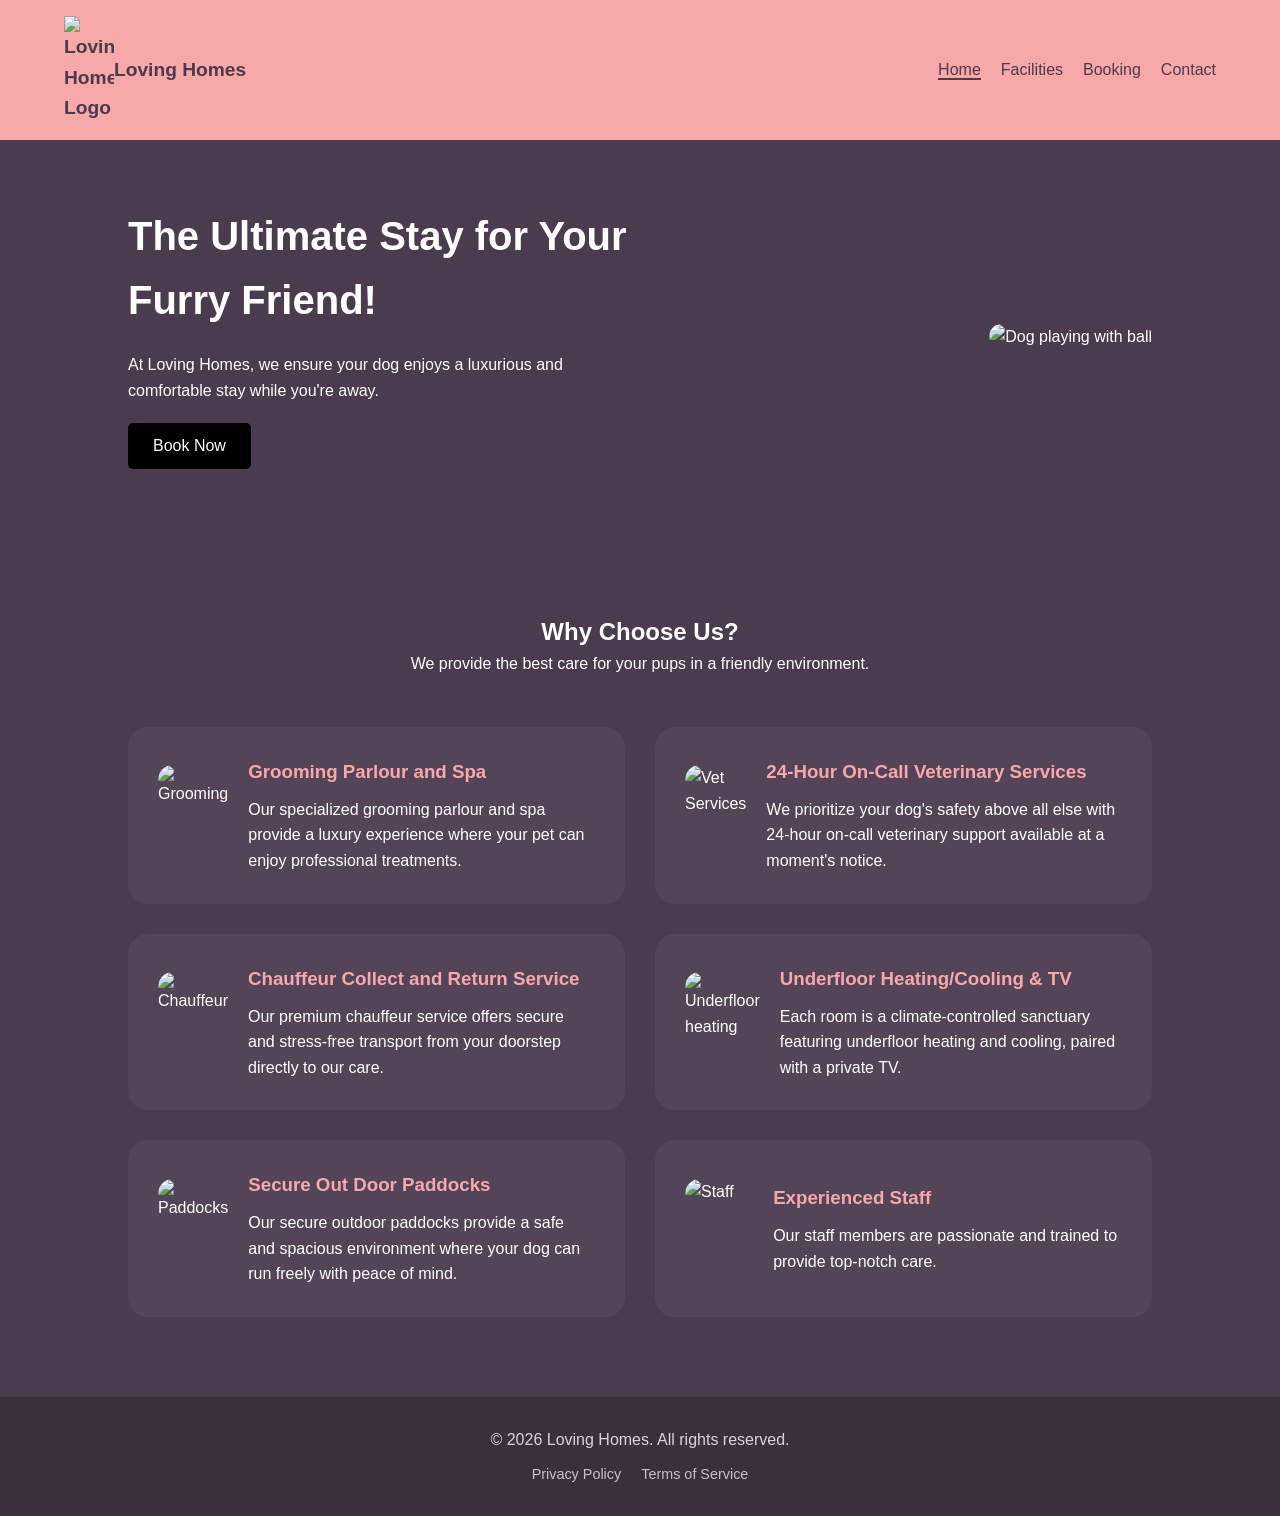
==== index.html @ be71bf10 "Add files via upload" ====
<!DOCTYPE html>
<html lang="en">
<head>
    <meta charset="UTF-8">
    <meta name="viewport" content="width=device-width, initial-scale=1.0">
    <title>Loving Homes | Dog Hotel Hong Kong</title>
    <link rel="stylesheet" href="style.css">
    <link rel="icon" type="image/x-icon" href="Assets/Images/log">
</head>
<body>

    <header>
        <nav class="navbar">
            <div class="logo">
                <img src="Assets/Images/logo.png" alt="Loving Homes Logo">
                <span>Loving Homes</span>
            </div>
            <ul class="nav-links">
                <li><a href="#" class="active">Home</a></li>
                <li><a href="facilities.html">Facilities</a></li>
                <li><a href="booking.html">Booking</a></li>
                <li><a href="contact.html">Contact</a></li>
            </ul>
        </nav>
    </header>

    <section class="hero">
        <div class="hero-content">
            <h1>The Ultimate Stay for Your Furry Friend!</h1>
            <p>At Loving Homes, we ensure your dog enjoys a luxurious and comfortable stay while you're away.</p>
            <a href="booking.html" class="btn">Book Now</a>
        </div>
        <div class="hero-image">
            <img src="Assets/Images/Dogs" alt="Dog playing with ball">
        </div>
    </section>

    <section class="facilities">
        <h2>Why Choose Us?</h2>
        <p class="sub-text">We provide the best care for your pups in a friendly environment.</p>
        
        <div class="facility-grid">
            <div class="facility-card">
                <img src="Assets/Images/Grooming.png" alt="Grooming">
                <div>
                    <h3>Grooming Parlour and Spa</h3>
                    <p>Our specialized grooming parlour and spa provide a luxury experience where your pet can enjoy professional treatments.</p>
                </div>
            </div>

            <div class="facility-card">
                <img src="Assets/Images/Vet.jpg" alt="Vet Services">
                <div>
                    <h3>24-Hour On-Call Veterinary Services</h3>
                    <p>We prioritize your dog's safety above all else with 24-hour on-call veterinary support available at a moment's notice.</p>
                </div>
            </div>

            <div class="facility-card">
                <img src="Assets/Images/maxresdefault.jpg" alt="Chauffeur">
                <div>
                    <h3>Chauffeur Collect and Return Service</h3>
                    <p>Our premium chauffeur service offers secure and stress-free transport from your doorstep directly to our care.</p>
                </div>
            </div>

            <div class="facility-card">
                <img src="Assets/Images/Thermostat.jpg" alt="Underfloor heating">
                <div>
                    <h3>Underfloor Heating/Cooling & TV</h3>
                    <p>Each room is a climate-controlled sanctuary featuring underfloor heating and cooling, paired with a private TV.</p>
                </div>
            </div>

            <div class="facility-card">
                <img src="Assets/Images/Security.png" alt="Paddocks">
                <div>
                    <h3>Secure Out Door Paddocks</h3>
                    <p>Our secure outdoor paddocks provide a safe and spacious environment where your dog can run freely with peace of mind.</p>
                </div>
            </div>

            <div class="facility-card">
                <img src="Assets/Images/Team" alt="Staff">
                <div>
                    <h3>Experienced Staff</h3>
                    <p>Our staff members are passionate and trained to provide top-notch care.</p>
                </div>
            </div>
        </div>
    </section>

    <footer>
        <p>&copy; 2026 Loving Homes. All rights reserved.</p>
        <div class="footer-links">
            <a href="#">Privacy Policy</a>
            <a href="#">Terms of Service</a>
        </div>
    </footer>

</body>
</html>
---- style.css ----
* {
    margin: 0;
    padding: 0;
    box-sizing: border-box;
    font-family:'Segoe UI', Tahoma, Geneva, Verdana, sans-serif;
}

body {
    background-color: #4a3b4e;
    color: white;
    line-height: 1.6;
}

/* Navbar */
header {
    background-color: #f7a8a8; 
    padding: 1rem 5%;
}

.navbar {
    display: flex;
    justify-content: space-between;
    align-items: center;
}

.logo {
    display: flex;
    align-items: center;
    color: #4a3b4e;
    font-weight: bold;
    font-size: 1.2rem;

}
.logo img{
    width: 50px;
}

.nav-links {
    list-style: none;
    display: flex;
}

.nav-links li {
    margin-left: 20px;
}

.nav-links a {
    text-decoration: none;
    color: #4a3b4e;
    font-weight: 500;
}

.nav-links a.active {
    border-bottom: 2px solid #4a3b4e; /* Active state marking */
}

/* Hero Section */
.hero {
    display: flex;
    padding: 5% 10%;
    align-items: center;
    justify-content: space-between;
}

.hero-content {
    max-width: 50%;
}

.hero-content h1 {
    font-size: 2.5rem;
    margin-bottom: 20px;
}

.hero-image img {
    width: 700px;
    border-radius: 20px;
}

.btn {
    display: inline-block;
    background-color: black;
    color: white;
    padding: 10px 25px;
    text-decoration: none;
    border-radius: 5px;
    margin-top: 20px;
}


.facilities {
    padding: 80px 10%;
    text-align: center;
}

.facility-grid {
    display: grid;
    grid-template-columns: repeat(2, 1fr); 
    gap: 30px;
    margin-top: 50px;
}

.facility-card {
    background-color: rgba(255, 255, 255, 0.05);
    padding: 30px;
    border-radius: 20px;
    display: flex;
    align-items: center;
    text-align: left;
    transition: transform 0.3s ease;
}

.facility-card:hover {
    transform: translateY(-5px);
    background-color: rgba(255, 255, 255, 0.1);
}

.facility-card img {
    width: 100px;
    height: 100px;
    object-fit: cover;
    border-radius: 15px;
    margin-right: 20px;
}

.facility-card h3 {
    color: #f7a8a8;
    margin-bottom: 10px;
}
.facilities-container {
    padding: 60px 8%; 
    max-width: 1600px; 
    margin: 0 auto;
}

.facilities-header {
    text-align: left; 
    margin-bottom: 80px;
    padding-left: 20px;
}


.facility-row {
    display: flex;
    align-items: flex-start;
    justify-content: flex-start;
    gap: 100px;          
    margin-bottom: 120px; 
    padding: 0 20px;
}

.facility-row.reverse {
    flex-direction: row-reverse;
}


.facility-image {
    flex: 0 0 550px;   
}

.facility-image img {
    width: 100%;
    height: 450px;       
    object-fit: cover;
    border-radius: 30px; 
    box-shadow: 0 10px 30px rgba(0,0,0,0.2);
}

/* Aligning the Text Content */
.facility-info {
    flex: 1;
    max-width: 650px;    
}

.facility-info h2 {
    font-size: 3rem;     
    margin-bottom: 20px;
    color: #f7a8a8;    
}

.facility-info p {
    font-size: 1.2rem;
    line-height: 1.6;
    margin-bottom: 30px;
    opacity: 0.9;
}


.sub-facility {
    background: rgba(255, 255, 255, 0.05);
    padding: 25px;
    border-radius: 20px;
    display: inline-block; 
    width: 350px;
}

.sub-facility .label {
    display: block;
    font-weight: bold;
    margin-bottom: 15px;
    text-align: center;
}

.sub-facility img {
    width: 100%;
    height: 180px;
    object-fit: cover;
    border-radius: 15px;
}



/* Booking Page Layout */
.booking-container {
    padding: 60px 8%; 
    max-width: 1400px;
    margin: 0 auto;
    display: flex;
    flex-direction: column;
    gap: 60px;
}

/* Activity Tracker Styling */
.activity-list {
    display: flex;
    flex-direction: column;
    gap: 20px;
}

.activity-item {
    display: flex;
    align-items: center;
    background: rgba(255, 255, 255, 0.05);
    padding: 20px;
    border-radius: 15px;
    gap: 20px;
    transition: 0.3s;
}

.activity-item .placeholder-img {
    width: 80px;
    height: 80px;
    background: #666; 
    border-radius: 10px;
    flex-shrink: 0;
}


.package-grid {
    display: grid;
    grid-template-columns: repeat(3, 1fr);
    gap: 20px;
}

.p-card {
    background: rgba(255, 255, 255, 0.1);
    border-radius: 15px;
    overflow: hidden;
    text-align: center;
}

.p-img {
    height: 120px;
    background: #888;
    display: flex;
    align-items: center;
    justify-content: center;
}

/* Booking Form*/
.booking-form {
    max-width: 600px;
    background: rgba(255, 255, 255, 0.05);
    padding: 40px;
    border-radius: 20px;
    margin-left: auto; 
}

.form-group {
    margin-bottom: 25px;
}

.form-group label {
    display: block;
    margin-bottom: 10px;
    font-weight: 500;
}

.form-group input {
    width: 100%;
    padding: 12px;
    border-radius: 8px;
    border: none;
    font-size: 1rem;
}

/* The Submit Button */
.submit-btn {
    width: 100%;
    padding: 15px;
    background-color: #f7a8a8; 
    color: #4a3b4e;
    border: none;
    border-radius: 8px;
    font-weight: bold;
    font-size: 1.1rem;
    cursor: pointer;
    transition: background 0.3s;
}

.submit-btn:hover {
    background-color: #ffffff;
}

/* Contact Page Specifics */
.contact-container {
    padding: 60px 8%;
    max-width: 1600px;
    margin: 0 auto;
}

.contact-header {
    text-align: center;
    margin-bottom: 60px;
}

.contact-grid {
    display: grid;
    grid-template-columns: 1fr 1.5fr; 
    gap: 80px;
    margin-bottom: 80px;
}

.contact-info h2, .contact-form-section h2 {
    font-size: 2rem;
    margin-bottom: 20px;
    color: #f7a8a8;
}

.info-item {
    display: flex;
    align-items: flex-start;
    gap: 20px;
    margin-bottom: 30px;
    background: rgba(255, 255, 255, 0.05);
    padding: 20px;
    border-radius: 15px;
}

.info-item .icon {
    font-size: 1.5rem;
}


.contact-form textarea {
    width: 100%;
    padding: 12px;
    border-radius: 8px;
    border: none;
    font-family: inherit;
    resize: none;
}


.map-section {
    width: 100%;
    border-radius: 20px;
    overflow: hidden;
    box-shadow: 0 10px 30px rgba(0,0,0,0.3);
    margin-top: 40px;
}

.map-wrapper iframe {
    filter: grayscale(1) invert(0.9) contrast(1.2); 
    display: block;
}


.segmented-control {
    display: flex;
    gap: 10px;
    margin-top: 10px;
}

.package-btn {
    flex: 1;
    padding: 12px 20px;
    background-color: rgba(255, 255, 255, 0.1);
    color: white;
    border: 1px solid rgba(255, 255, 255, 0.2);
    border-radius: 8px;
    cursor: pointer;
    font-size: 0.9rem;
    font-weight: 500;
    transition: all 0.3s ease;
}

/* Hover State */
.package-btn:hover {
    background-color: rgba(255, 255, 255, 0.2);
    border-color: #f7a8a8;
}


.package-btn.active {
    background-color: #f7a8a8; 
    color: #4a3b4e;            
    border-color: #f7a8a8;
    font-weight: bold;
    box-shadow: 0 4px 10px rgba(247, 168, 168, 0.3);
}


.package-btn:focus {
    outline: 2px solid #f7a8a8;
    outline-offset: 2px;
}

@media (max-width: 768px) {

    .navbar {
        flex-direction: column;
        gap: 15px;
        text-align: center;
    }

    .nav-links {
        padding: 0;
    }

    .nav-links li {
        margin: 0 10px; 
    }

    .hero {
        flex-direction: column-reverse; 
        text-align: center;
    }
    .hero-image img{
        width: 365px;
    }
    .hero-content {
        max-width: 100%;
        margin-top: 30px;
    }

    .hero-content h1 {
        font-size: 2rem;
    }

    .facility-grid {
        grid-template-columns: 1fr; 
        gap: 20px;
    }

    .facility-card {
        flex-direction: column;
        text-align: center;
        padding: 20px;
    }

    .facility-card img {
        margin-right: 0;
        margin-bottom: 15px;
    }

 
    .facilities, .facilities-container, .contact-container, .booking-container {
        padding: 5%;
    }
}

@media (max-width: 768px) {
    
    .facilities-container {
        padding: 40px 5%;
    }

    .facilities-header {
        text-align: center;
        padding-left: 0;
        margin-bottom: 50px;
    }

    .facilities-header h1 {
        font-size: 2.2rem;
    }

    .facility-row, 
    .facility-row.reverse {
        flex-direction: column; 
        gap: 30px;
        margin-bottom: 80px;
        text-align: center;
    }

    .facility-image {
        flex: 0 0 auto;
        width: 100%;
        max-width: 100%;
    }

    .facility-image img {
        height: 300px; 
        border-radius: 20px;
    }

    .facility-info {
        max-width: 100%;
    }

    .facility-info h2 {
        font-size: 1.8rem;
        margin-bottom: 15px;
    }


    .sub-facility {
        width: 100%;
        max-width: 320px;
        margin: 0 auto;
        padding: 15px;
    }

    .sub-facility img {
        height: 140px;
    }
}

/* --- CONTACT PAGE MOBILE OVERRIDES --- */
@media (max-width: 768px) {
    
    .contact-container {
        padding: 40px 5%;
    }

    .contact-header h1 {
        font-size: 2rem;
    }

    .contact-grid {
        grid-template-columns: 1fr; 
        gap: 40px;
        margin-bottom: 50px;
    }

    .contact-info {
        order: 2; 
        text-align: center;
    }

    .info-item {
        flex-direction: column; 
        align-items: center;
        text-align: center;
        gap: 10px;
    }

    /* Form Adjustments */
    .contact-form-section {
        order: 1; 
    }

    
    .segmented-control {
        flex-direction: column; 
        gap: 10px;
    }

    .package-btn {
        width: 100%; 
        padding: 15px;
    }


    .map-section {
        margin-top: 20px;
        height: 300px; 
    }

    .map-wrapper iframe {
        height: 300px;
    }
}

/* --- BOOKING PAGE MOBILE OVERRIDES --- */
@media (max-width: 768px) {

    .booking-container {
        padding: 40px 5%;
        gap: 40px;
    }


    .activity-item {
        flex-direction: column;
        text-align: center;
        padding: 25px;
    }

    .activity-item .placeholder-img {
        width: 120px;
        height: 120px;
        margin-bottom: 15px;
    }


    .package-grid {
        grid-template-columns: 1fr; 
        gap: 25px;
    }

    .p-card {
        max-width: 400px;
        margin: 0 auto;
        width: 100%;
    }


    .booking-form {
        max-width: 100%;
        padding: 30px 20px;
        margin-left: 0; 
    }


    .segmented-control {
        flex-direction: column;
        gap: 12px;
    }

    .package-btn {
        width: 100%;
        padding: 18px; 
        font-size: 1rem;
    }

    .submit-btn {
        padding: 20px;
        font-size: 1.2rem;
    }
}

/* --- Package Grid Styling --- */
.package-grid {
    display: grid;
    grid-template-columns: repeat(3, 1fr);
    gap: 30px;
    padding: 20px 0;
}

.p-card {
    background: rgba(255, 255, 255, 0.05);
    border-radius: 20px;
    overflow: hidden; 
    transition: transform 0.3s ease, box-shadow 0.3s ease;
    border: 1px solid rgba(255, 255, 255, 0.1);
}

.p-card:hover {
    transform: translateY(-10px);
    box-shadow: 0 15px 30px rgba(0, 0, 0, 0.4);
}

/* Image Header with Overlay */
.p-img-header {
    position: relative;
    width: 100%;
    height: 180px; 
}

.p-img-header img {
    width: 100%;
    height: 100%;
    object-fit: cover;
    display: block;
}

.p-overlay {
    position: absolute;
    bottom: 0;
    left: 0;
    right: 0;
    padding: 20px 15px 10px;
    background: linear-gradient(transparent, rgba(0, 0, 0, 0.85));
    color: #f7a8a8; 
    font-weight: bold;
    font-size: 1rem;
    text-transform: uppercase;
    letter-spacing: 1px;
}

/* Package Info List */
.p-info {
    padding: 20px;
}

.p-info h4 {
    margin-bottom: 15px;
    color: #f7a8a8;
    font-size: 1.2rem;
}

.p-info ul {
    list-style: none; 
    padding: 0;
}

.p-info li {
    font-size: 0.9rem;
    margin-bottom: 8px;
    opacity: 0.8;
    display: flex;
    align-items: center;
}


.p-info li::before {
    content: "•";
    color: #f7a8a8;
    margin-right: 8px;
    font-weight: bold;
}

@media (max-width: 900px) {
    .package-grid {
        grid-template-columns: 1fr;
    }
}

/* --- Activity Tracker Styles --- */
.activity-tracker {
    margin-top: 50px;
    padding: 20px 0;
}

.section-title h2 {
    color: #f7a8a8;
    margin-bottom: 30px;
    font-size: 1.8rem;
}

.activity-list {
    display: flex;
    flex-direction: column;
    gap: 20px;
}

.activity-item {
    display: flex;
    align-items: center;
    background: rgba(255, 255, 255, 0.05);
    padding: 15px 25px;
    border-radius: 20px;
    border: 1px solid rgba(255, 255, 255, 0.1);
    transition: all 0.3s ease;
}

.activity-item:hover {
    background: rgba(255, 255, 255, 0.1);
    transform: translateX(10px); 
    border-color: #f7a8a8;
}


.activity-img-wrapper {
    width: 80px;
    height: 80px;
    flex-shrink: 0; 
    margin-right: 25px;
    overflow: hidden;
    border-radius: 15px; 
    box-shadow: 0 4px 10px rgba(0,0,0,0.3);
}

.activity-img-wrapper img {
    width: 100%;
    height: 100%;
    object-fit: cover; 
}

.activity-text h3 {
    color: #f7a8a8;
    font-size: 1.1rem;
    margin-bottom: 5px;
}

.activity-text p {
    font-size: 0.9rem;
    opacity: 0.8;
}

/* Mobile View for Tracker */
@media (max-width: 768px) {
    .activity-item {
        flex-direction: row; 
        padding: 15px;
    }
    
    .activity-img-wrapper {
        width: 60px;
        height: 60px;
        margin-right: 15px;
    }
}

footer{
background-color: rgba(0, 0, 0, 0.2); 
    padding: 30px 5%;
    text-align: center;
    color: white;
}

footer p {
    margin-bottom: 10px;
    opacity: 0.8;
}

.footer-links {
    display: flex;
    justify-content: center;
    gap: 20px;
}

.footer-links a {
    color: white;           
    text-decoration: none;  
    font-size: 0.9rem;
    opacity: 0.7;           
    transition: opacity 0.3s ease;
}


.footer-links a:hover {
    opacity: 1;
    color: #f7a8a8;        
}
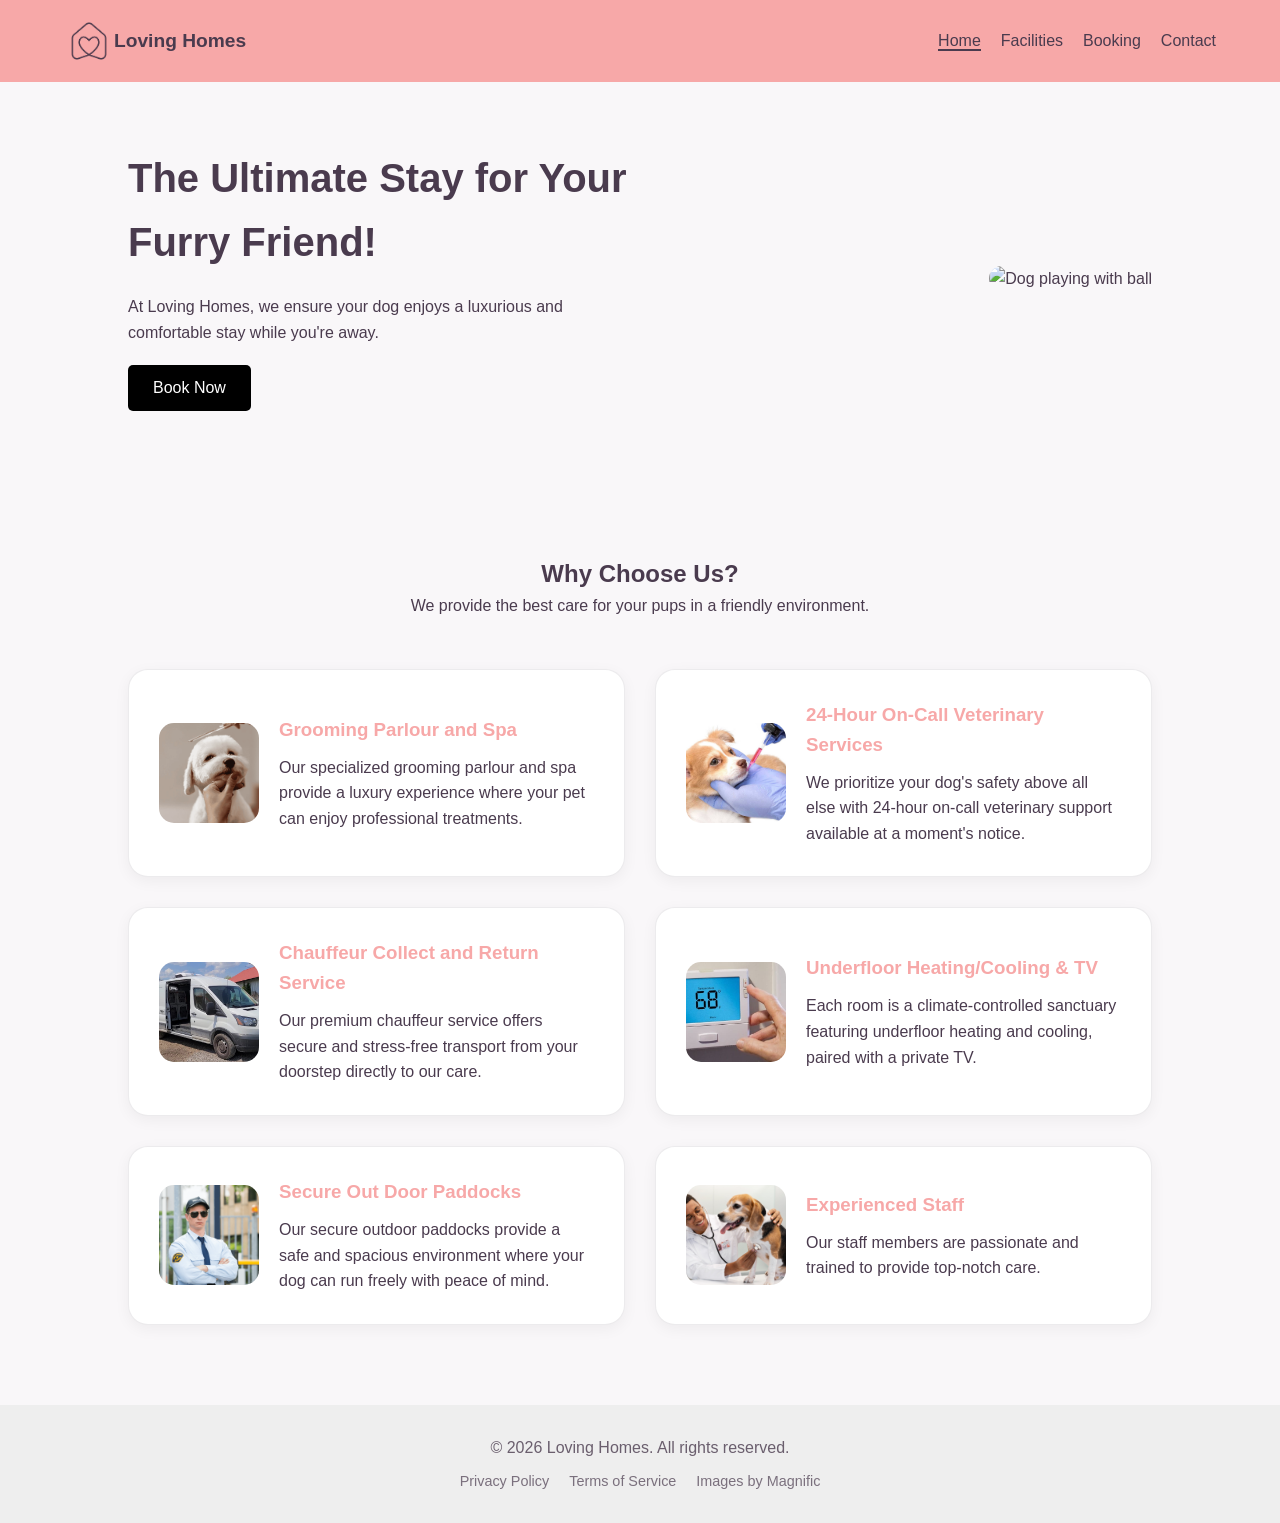
==== commit 62283084: "Add files via upload" ====
--- a/index.html
+++ b/index.html
@@ -3,9 +3,27 @@
 <head>
     <meta charset="UTF-8">
     <meta name="viewport" content="width=device-width, initial-scale=1.0">
+    <meta name="description" content="Loving Homes offers luxury dog boarding in Hong Kong with 24-hour vet services, grooming spa, and climate-controlled rooms. Book your furry friend's stay today!">
+    <meta property="og:title" content="Loving Homes | Dog Hotel Hong Kong">
+    <meta property="og:image" content="Assets/Images/logo.png">
+    <meta property="og:url" content="https://twinkletoezz.github.io/Loving-Test/">
+    <meta property="og:description" content="Luxury boarding for your pets.">
     <title>Loving Homes | Dog Hotel Hong Kong</title>
     <link rel="stylesheet" href="style.css">
-    <link rel="icon" type="image/x-icon" href="Assets/Images/log">
+    <link rel="icon" type="image/x-icon" href="Assets/Images/logo.ico">
+    <script type="application/ld+json">
+    {
+    "@context": "https://schema.org",
+    "@type": "PetStore",
+    "name": "Loving Homes",
+    "description": "Luxury dog hotel and boarding in Hong Kong.",
+    "address": {
+        "@type": "PostalAddress",
+        "addressLocality": "Hong Kong"
+    },
+    "priceRange": "$$"
+    }
+    </script>       
 </head>
 <body>
 
@@ -20,7 +38,6 @@
                 <li><a href="facilities.html">Facilities</a></li>
                 <li><a href="booking.html">Booking</a></li>
                 <li><a href="contact.html">Contact</a></li>
-            </ul>
         </nav>
     </header>
 
@@ -31,7 +48,7 @@
             <a href="booking.html" class="btn">Book Now</a>
         </div>
         <div class="hero-image">
-            <img src="Assets/Images/Dogs" alt="Dog playing with ball">
+            <img src="Assets/Images/Hero.jpg" alt="Dog playing with ball">
         </div>
     </section>
 
@@ -81,7 +98,7 @@
             </div>
 
             <div class="facility-card">
-                <img src="Assets/Images/Team" alt="Staff">
+                <img src="Assets/Images/Team.jpg" alt="Staff">
                 <div>
                     <h3>Experienced Staff</h3>
                     <p>Our staff members are passionate and trained to provide top-notch care.</p>
@@ -95,8 +112,8 @@
         <div class="footer-links">
             <a href="#">Privacy Policy</a>
             <a href="#">Terms of Service</a>
+            <a href="https://www.magnific.com/">Images by Magnific</a>
         </div>
     </footer>
-
 </body>
 </html>
--- a/style.css
+++ b/style.css
@@ -2,7 +2,7 @@
     margin: 0;
     padding: 0;
     box-sizing: border-box;
-    font-family:'Segoe UI', Tahoma, Geneva, Verdana, sans-serif;
+    font-family: 'Segoe UI', Tahoma, Geneva, Verdana, sans-serif;
 }
 
 body {
@@ -86,6 +86,107 @@
     margin-top: 20px;
 }
 
+/* --- Facilities Carousel Styles --- */
+.facilities-page {
+    padding-top: 100px; 
+    background-color: #4a3b4e; 
+    color: white;
+}
+.facilities-header {
+    display: flex;
+    flex-direction: column; 
+    align-items: center;  
+    justify-content: center;
+    text-align: center;     
+    margin-bottom: 50px;
+    width: 100%;           
+}
+
+.facilities-header h1 {
+    font-size: 3rem;
+    color: #f7a8a8;
+    margin-bottom: 10px;
+}
+
+.facilities-header p {
+    max-width: 600px; 
+}
+
+
+.carousel-slider {
+    display: flex;
+    overflow-x: auto;
+    scroll-snap-type: x mandatory; 
+    scroll-behavior: smooth;
+    gap: 30px;
+    padding: 20px 50px 40px; 
+    scrollbar-width: thin; 
+    scrollbar-color: #f7a8a8 transparent;
+}
+
+.carousel-slider::-webkit-scrollbar {
+    height: 8px;
+}
+
+.carousel-slider::-webkit-scrollbar-thumb {
+    background: #f7a8a8;
+    border-radius: 10px;
+}
+
+/* --- Individual Slide Styling --- */
+.facility-slide {
+    flex: 0 0 450px; /* Fixed width for slides */
+    scroll-snap-align: center; /* Snap to center of viewport */
+    background: rgba(255, 255, 255, 0.05);
+    border-radius: 25px;
+    overflow: hidden;
+    transition: transform 0.3s ease, background 0.3s ease;
+}
+
+.facility-slide:hover {
+    transform: translateY(-10px);
+    background: rgba(255, 255, 255, 0.1);
+}
+
+.facility-slide img {
+    width: 100%;
+    height: 300px;
+    object-fit: cover;
+}
+
+.slide-content {
+    padding: 30px;
+}
+
+.slide-content h2 {
+    color: #f7a8a8;
+    margin-bottom: 15px;
+    font-size: 1.8rem;
+}
+
+.slide-content p {
+    font-size: 1.1rem;
+    line-height: 1.6;
+    opacity: 0.9;
+}
+
+.scroll-hint {
+    text-align: center;
+    color: #f7a8a8;
+    margin-top: 10px;
+    font-style: italic;
+    font-size: 1rem;
+}
+
+/* Mobile Responsiveness */
+@media (max-width: 768px) {
+    .facility-slide {
+        flex: 0 0 85%; /* Cards take up most of the screen on mobile */
+    }
+    .carousel-slider {
+        padding: 20px;
+    }
+}
 
 .facilities {
     padding: 80px 10%;
@@ -267,12 +368,23 @@
 }
 
 /* Booking Form*/
+/* Center the Section Title */
+.section-title {
+    text-align: center; 
+    margin-bottom: 30px;
+}
+
+/* Center the Booking Form */
 .booking-form {
-    max-width: 600px;
+    max-width: 900px;
+    width: 100%; /* Ensures it doesn't collapse */
     background: rgba(255, 255, 255, 0.05);
     padding: 40px;
     border-radius: 20px;
-    margin-left: auto; 
+
+    /* These two lines together are the "No-Flexbox" centering trick */
+    display: block; 
+    margin: 0 auto !important; 
 }
 
 .form-group {
@@ -293,7 +405,10 @@
     font-size: 1rem;
 }
 
+
+
 /* The Submit Button */
+
 .submit-btn {
     width: 100%;
     padding: 15px;
@@ -415,7 +530,7 @@
     outline-offset: 2px;
 }
 
-@media (max-width: 768px) {
+@media (max-width: 820px) {
 
     .navbar {
         flex-direction: column;
@@ -833,4 +948,76 @@
 .footer-links a:hover {
     opacity: 1;
     color: #f7a8a8;        
-}+}
+
+/* --- Automatic Light Mode Detection --- */
+@media (prefers-color-scheme: light) {
+    body {
+        background-color: #f9f7f9; /* Soft off-white */
+        color: #4a3b4e; /* Deep purple text */
+    }
+
+    .facilities-page,
+    .facilities-container,
+    .booking-container,
+    .contact-container {
+        background-color: #f9f7f9;
+        color: #4a3b4e;
+    }
+
+    /* Cards & Components */
+    .facility-slide,
+    .facility-card,
+    .sub-facility,
+    .activity-item,
+    .p-card,
+    .booking-form,
+    .info-item {
+        background: #ffffff; 
+        border: 1px solid rgba(74, 59, 78, 0.1);
+        box-shadow: 0 4px 15px rgba(0, 0, 0, 0.05);
+        color: #4a3b4e;
+    }
+
+    /* Interactive Hover States */
+    .facility-slide:hover,
+    .activity-item:hover,
+    .p-card:hover {
+        background: #fffafa;
+        border-color: #f7a8a8;
+    }
+
+    /* Form Fields */
+    .form-group input,
+    .contact-form textarea {
+        background-color: #ffffff;
+        border: 1px solid rgba(74, 59, 78, 0.2);
+        color: #4a3b4e;
+    }
+
+    /* Package Buttons */
+    .package-btn {
+        background-color: #ffffff;
+        color: #4a3b4e;
+        border: 1px solid #f7a8a8;
+    }
+
+    .package-btn.active {
+        background-color: #f7a8a8;
+        color: #4a3b4e;
+    }
+
+    /* Map and Footer */
+    .map-wrapper iframe {
+        filter: none; /* Remove the dark inversion */
+    }
+
+    footer {
+        background-color: #eee;
+        color: #4a3b4e;
+    }
+
+    .footer-links a {
+        color: #4a3b4e;
+    }
+}
